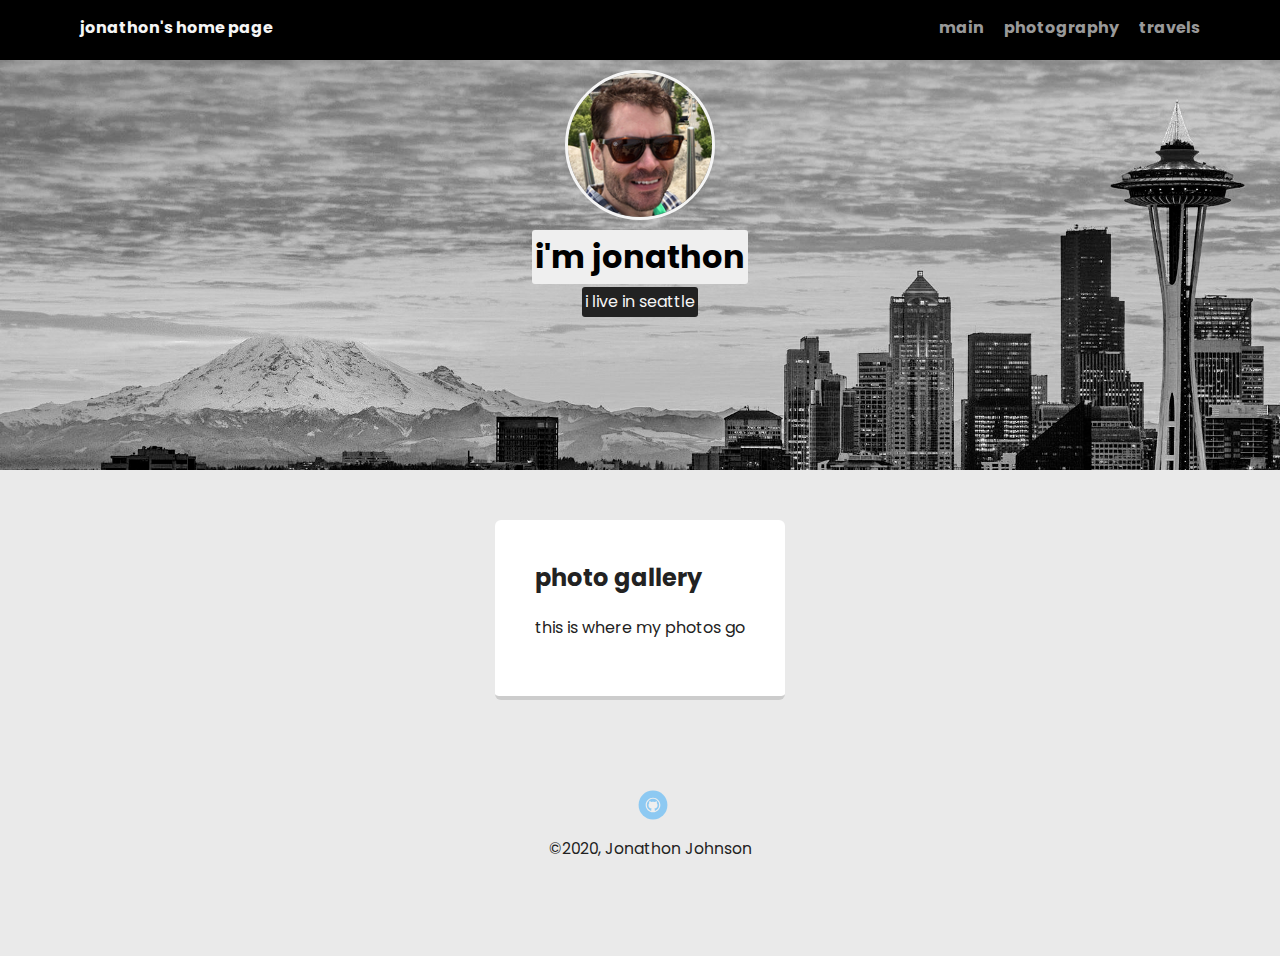
==== photos.html @ ba1c0111 "added 2nd page" ====
<!doctype html>
<html lang="en">
<head>
  <meta charset="utf-8">
  <title>jonathon's home page</title>
  <meta name="viewport" content="width=device-width, initial-scale=1.0">
  <link rel="stylesheet" href="styles.css">
  <link href="https://fonts.googleapis.com/css2?family=Poppins&display=swap" rel="stylesheet">
</head>
  <body>

    <div class="main-nav">
        <ul class="nav">
          <li class="name">jonathon's home page</li>
          <li><a href="./index.html">main</a></li>
          <li><a href="./photos.html">photography</a></li>
            <li><a href="./travels.html">travels</a></li>
    </div>

    <header>
      <img src="images/me.jpg" alt="Selfie of Jonathon" class="profile-image">
      <h1 class="tag name">i'm jonathon</h1>
      <p class="tag location">i live in seattle</p>
    </header>

    <main class="flex">
      <div class="card">
        <h2>photo gallery</h2>
        <p>this is where my photos go</p>
      </div>

    </main>
    <footer>
      <ul>
        <li><a href="#" class="social github">Github</a></li>
      </ul>
      <p class="copyright">&copy;2020, Jonathon Johnson</p>
    </footer>
  </body>
  </html>
---- styles.css ----
/* Global Layout Set-up */
* {
  box-sizing: border-box;
}

body {
  margin: 0;
  padding: 0;
  text-align: center;
  font-family: 'Poppins', sans-serif;
  color: #222;
  background: #eaeaea;
}
/* Link Styles */

a {
  text-decoration: none;
  color: #999;
}
a:hover {
  color: #6633ff;
}

/* Section Styles */

.main-nav {
  width: 100%;
  background: black;
  min-height: 30px;
  padding: 10px;
  position: fixed;
  text-align: center;
}
.nav {
  display: flex;
  justify-content: space-around;
  font-weight: 700;
  list-style-type: none;
  margin: 0 auto;
  padding: 0;
}

.nav .name {
    display: block;
    margin-right: auto;
    color: whitesmoke;
}
.nav li {
  padding: 5px 10px 10px 10px;
}
.nav a {
  transition: all .5s;
}
.nav a:hover {
  color: white
}

header {
  text-align: center;
  background: url('images/seattlebw.jpg') no-repeat top center ;
  background-size: cover;
  overflow: hidden;
  padding-top: 5px;
}
header:hover {
  background: url('images/seattle.jpg') no-repeat top center ;
  background-size: cover;
  overflow: hidden;
  padding-top: 5px;
}
header {
  line-height: 1.5;
}
header .profile-image {
  margin-top: 65px;
  width: 150px;
  height: 150px;
  border-radius: 50%;
  border: 3px solid whitesmoke;
  transition: all .5s;
}
header .profile-image:hover {
  transform: scale(1.1) rotate(4deg);
}
.tag {
  background-color: #efefef;
  color: black;
  padding: 3px;
  border-radius: 3px;
  display: table;
  margin: 3px auto;
}
.location {
  background-color: #222;
  color: whitesmoke;
}
.card {
  margin: 30px;
  padding: 20px 40px 40px;
  max-width: 500px;
  text-align: left;
  background: #fff;
  border-bottom: 4px solid #ccc;
  border-radius: 6px;
  transition: all .5s;
}
.card:hover {
  border-color: #ff99ff;
}

ul.skills {
  padding: 0;
  text-align: center;
}

.skills li {
  border-radius: 6px;
  display: inline-block;
  background: black;
  color: white;
  padding: 5px 10px;
  margin: 2px;
}

.skills li:nth-child(odd) {
  background: gray;
}

footer {
  width: 100%;
  min-height: 30px;
  padding: 20px 0 40px 20px;
}

footer .copyright {
  top: -8px;
  font-size: .75em;
}

footer ul {
  list-style-type: none;
  margin: 0;
  padding: 0;
}

footer ul li {
  display: inline-block;
}

a.social {
  display: inline-block;
  text-indent: -9999px;
  margin-left: 5px;
  width: 30px;
  height: 30px;
  background-size: 30px 30px;
  opacity: .4;
  transition: all .5s;
}
a.twitter {
  background-image: url(images/twitter.svg);
}
a.linkedin {
  background-image: url(images/linkedin.svg);
}
a.github {
  background-image: url(images/github.svg);
}
a.social:hover {
  opacity: 1;
}
.clearfix {
  clear: both;
}

/* Styles for larger screens */
@media screen and (min-width: 720px) {

  .flex {
      display: -ms-flexbox;      /* TWEENER - IE 10 */
      display: flex;
      max-width: 1200px;
      -ms-flex-pack: distribute;
      justify-content: space-around;
      margin: 0 auto;
  }

  header {
    min-height: 470px;
  }

  .nav {
    max-width: 1200px;
    padding: 0 30px;
  }


  main {
    padding-top: 20px;
  }

  main p {
    line-height: 1.6em;
  }

  footer {
    font-size: 1.3em;
    max-width: 1200px;
    margin: 40px auto;
  }

}
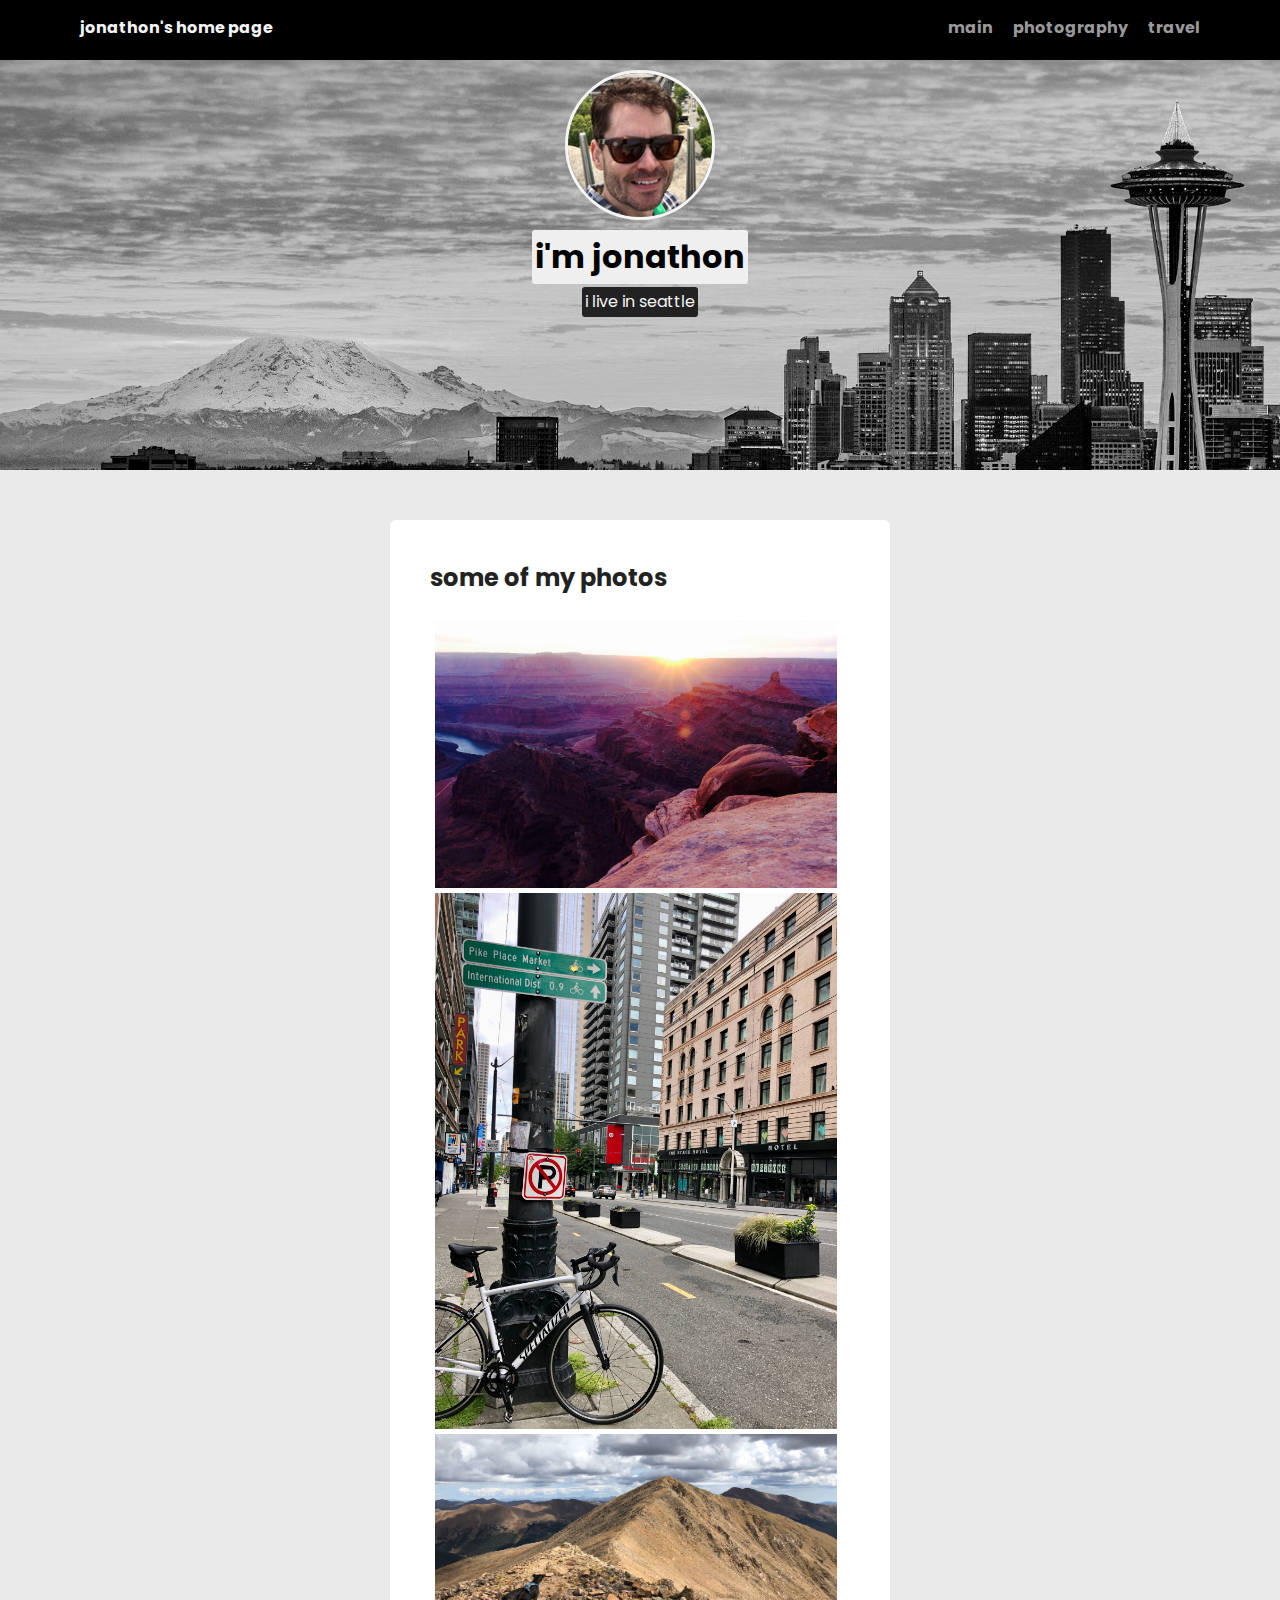
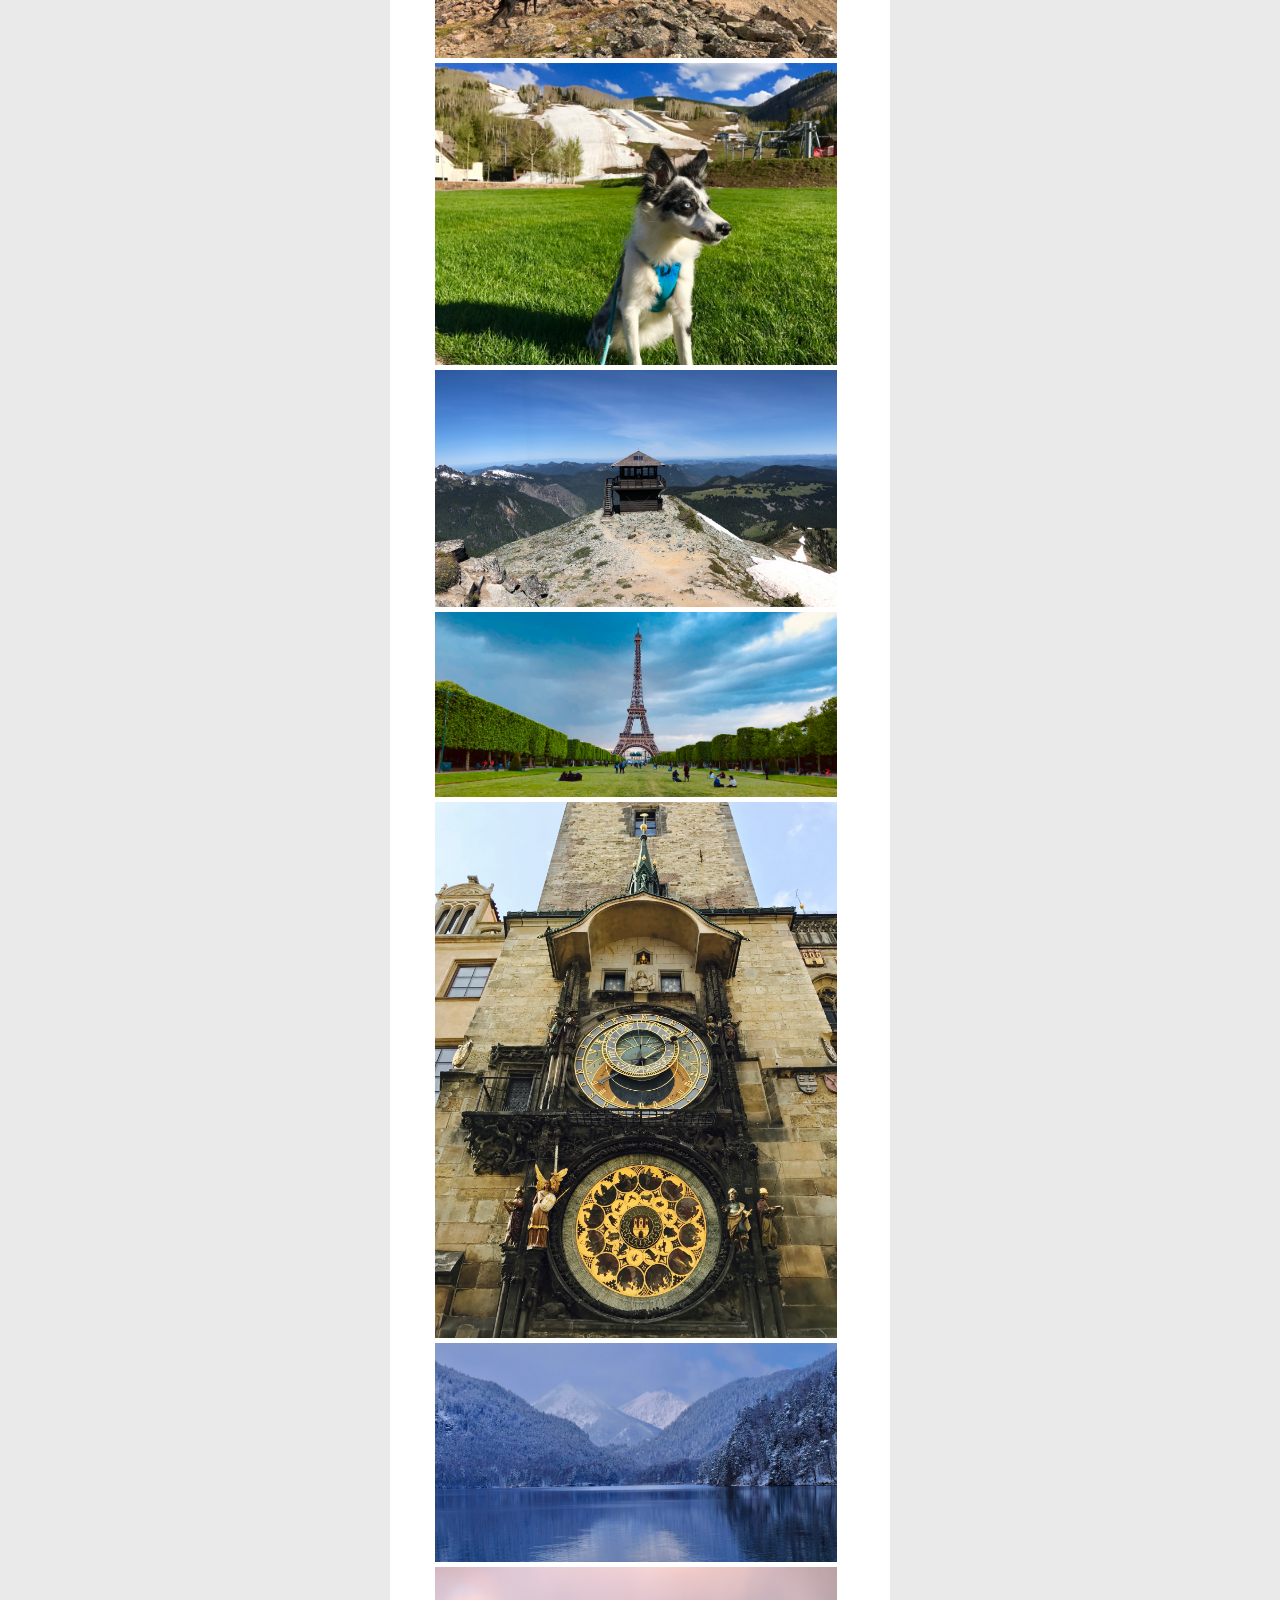
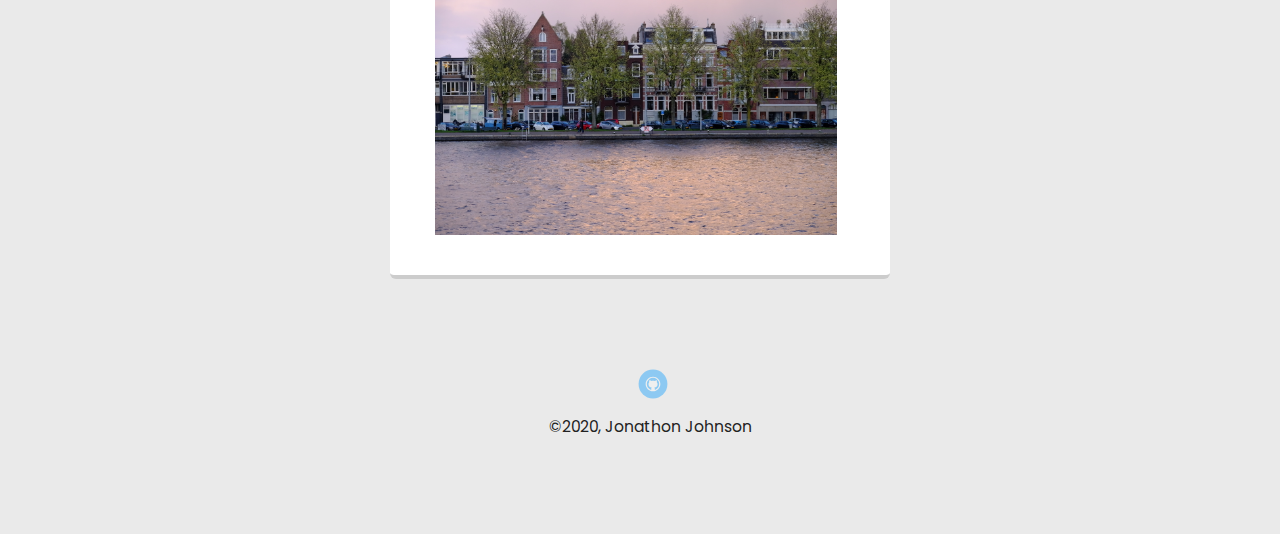
==== commit 052c2db3: "image gallery (sort of) working" ====
--- a/photos.html
+++ b/photos.html
@@ -14,7 +14,7 @@
           <li class="name">jonathon's home page</li>
           <li><a href="./index.html">main</a></li>
           <li><a href="./photos.html">photography</a></li>
-            <li><a href="./travels.html">travels</a></li>
+            <li><a href="./travel.html">travel</a></li>
     </div>
 
     <header>
@@ -25,8 +25,20 @@
 
     <main class="flex">
       <div class="card">
-        <h2>photo gallery</h2>
-        <p>this is where my photos go</p>
+        <h2>some of my photos</h2>
+          <div class="row">
+            <div class="column">
+                <img src="images/1.jpg">
+                <img src="images/2.jpg">
+                <img src="images/3.jpg">
+                <img src="images/4.jpg">
+                <img src="images/5.jpg">
+                <img src="images/6.jpg">
+                <img src="images/7.jpg">
+                <img src="images/8.jpg">
+                <img src="images/9.jpg">
+            </div>
+            
       </div>
 
     </main>
--- a/styles.css
+++ b/styles.css
@@ -126,6 +126,26 @@
   background: gray;
 }
 
+/* image gallery attempt */
+.row {
+    display: flex;
+    flex-wrap: wrap;
+    padding: 0 1px;
+}
+
+/* ideally this will be tree columns */
+.column {
+    flex: 25%;
+    max-width: 50%;
+    padding: 0 4px;
+}
+
+.column img {
+    margin-top: 5px;
+    vertical-align: middle;
+    width: 200%;
+}
+
 footer {
   width: 100%;
   min-height: 30px;
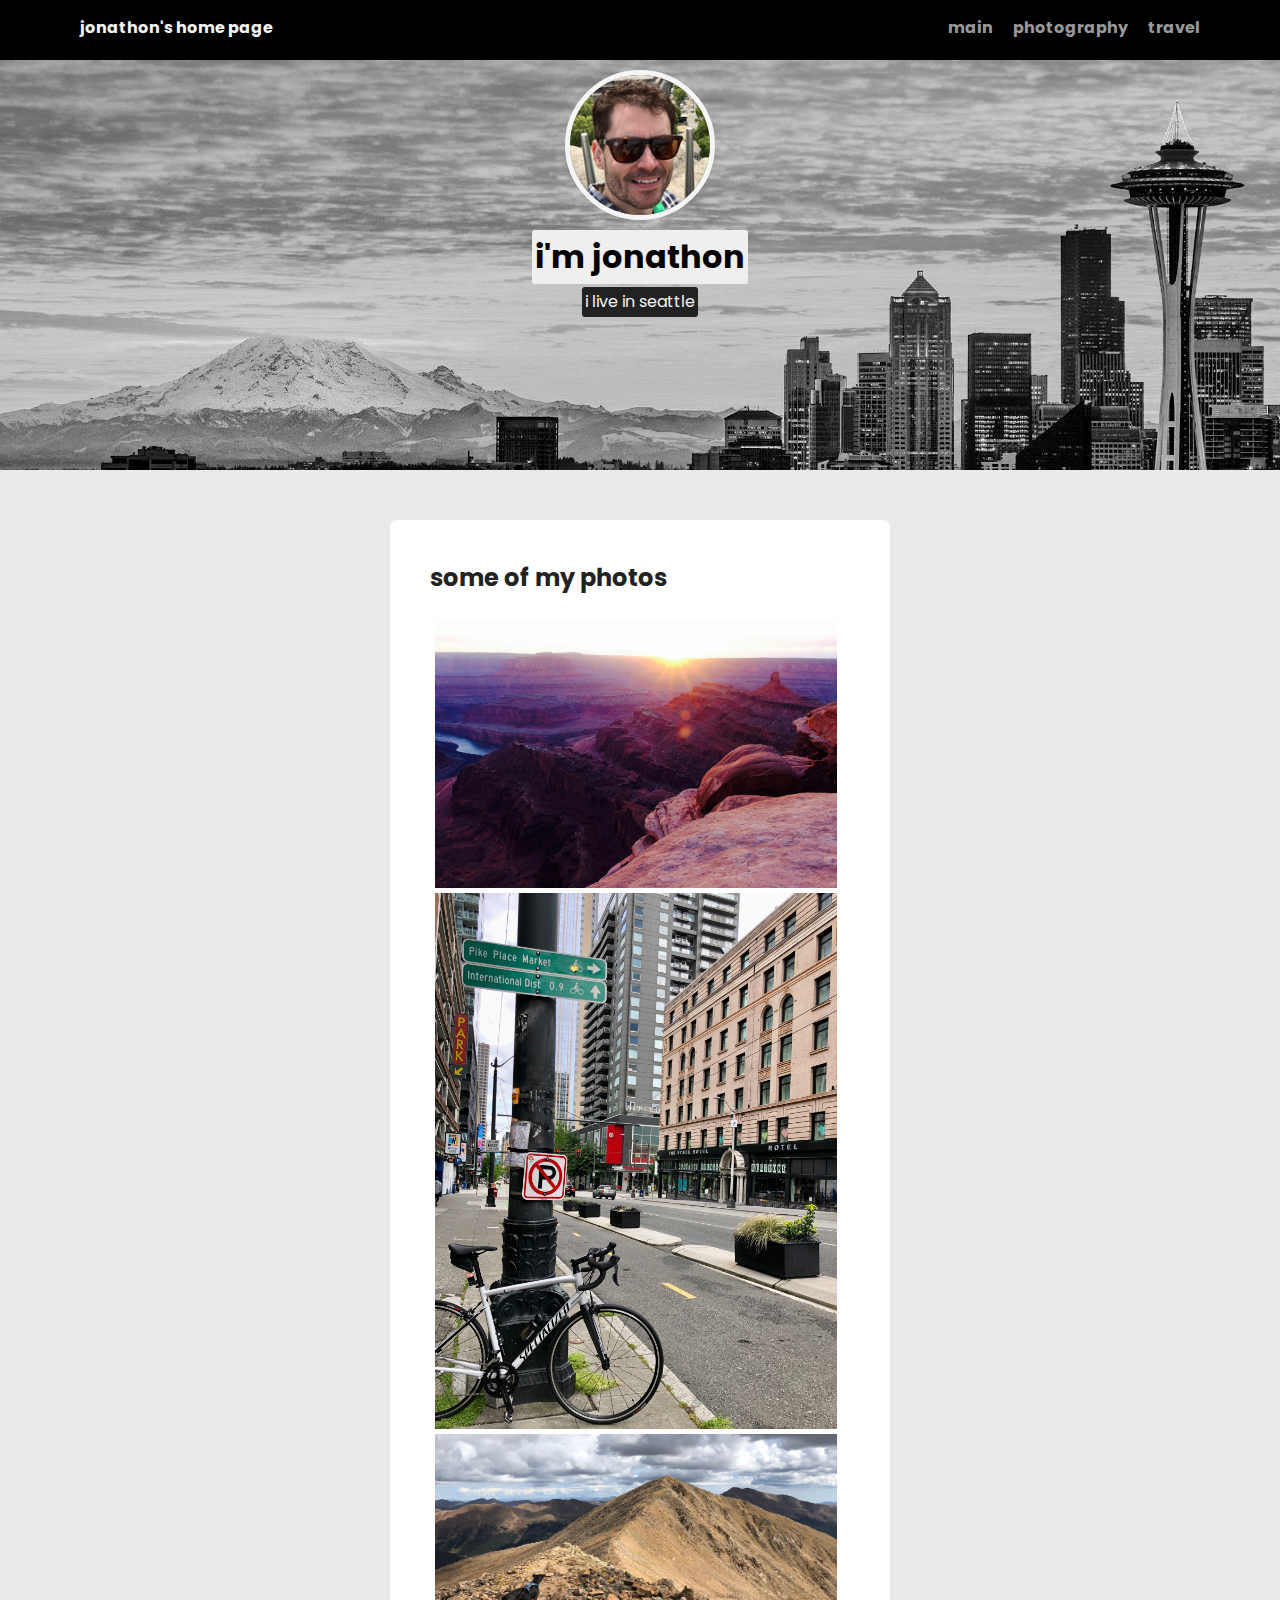
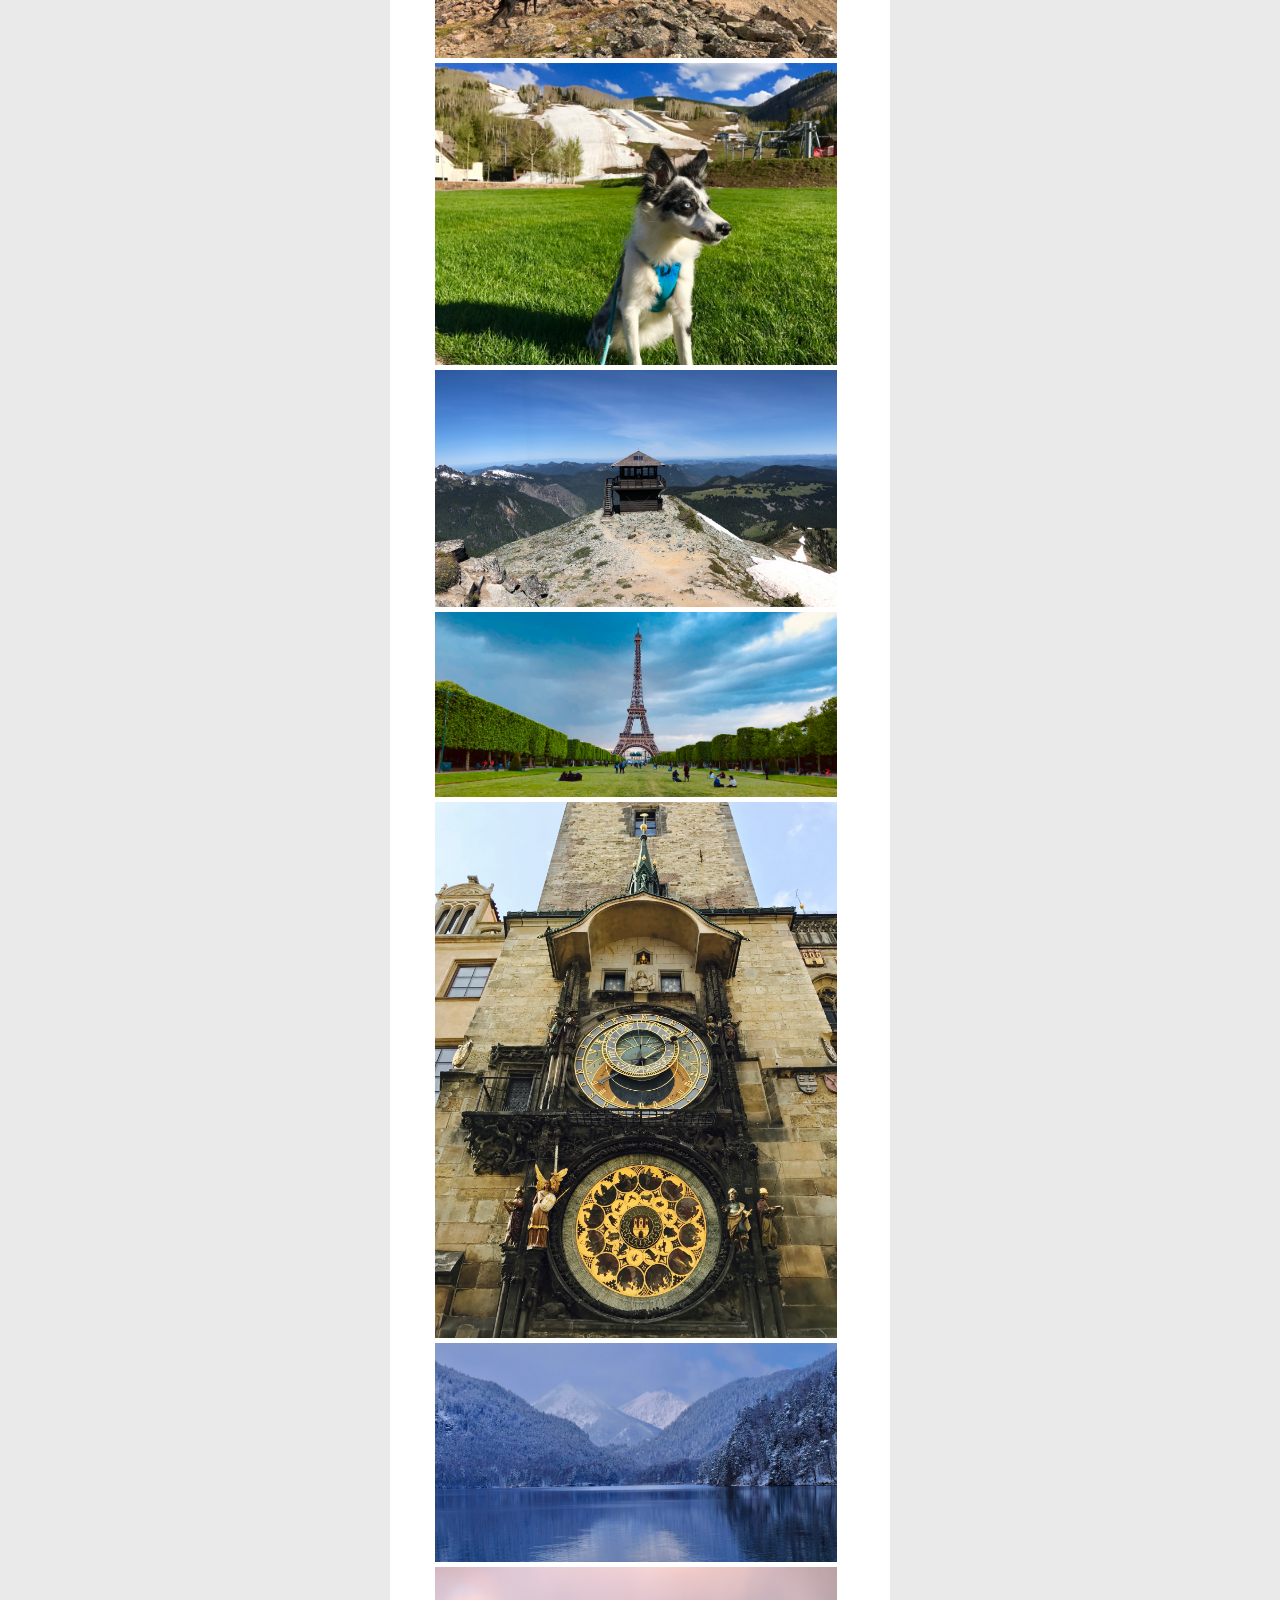
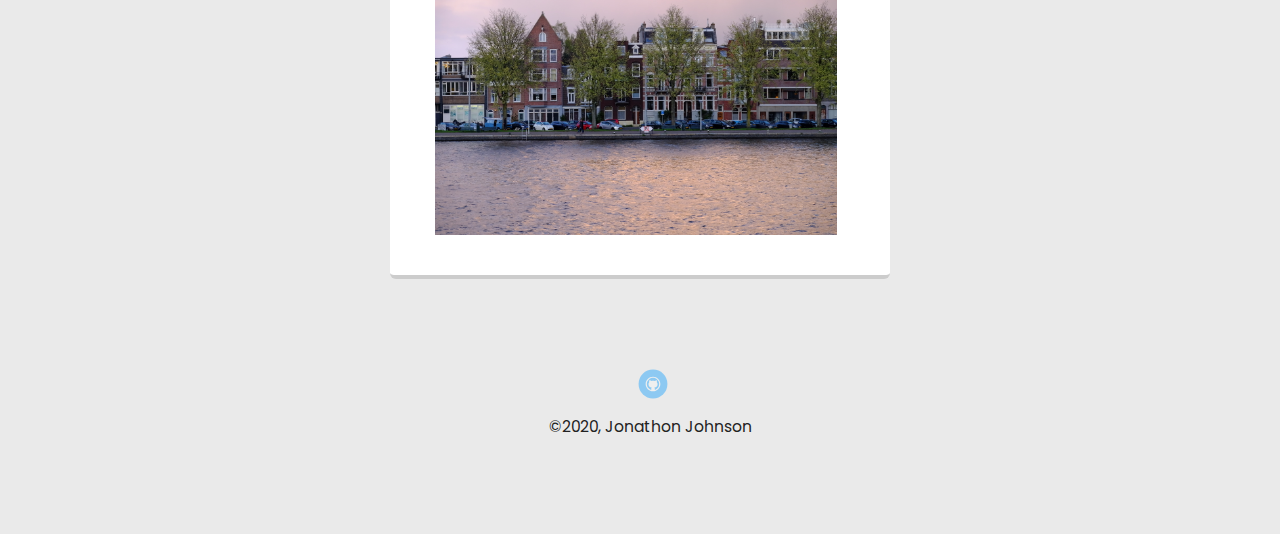
==== commit 9160664a: "this might be it!" ====
--- a/photos.html
+++ b/photos.html
@@ -9,7 +9,7 @@
 </head>
   <body>
 
-    <div class="main-nav">
+    <div class="bar-nav">
         <ul class="nav">
           <li class="name">jonathon's home page</li>
           <li><a href="./index.html">main</a></li>
@@ -24,7 +24,7 @@
     </header>
 
     <main class="flex">
-      <div class="card">
+      <div class="article">
         <h2>some of my photos</h2>
           <div class="row">
             <div class="column">
--- a/styles.css
+++ b/styles.css
@@ -23,7 +23,7 @@
 
 /* Section Styles */
 
-.main-nav {
+.bar-nav {
   width: 100%;
   background: black;
   min-height: 30px;
@@ -76,7 +76,7 @@
   width: 150px;
   height: 150px;
   border-radius: 50%;
-  border: 3px solid whitesmoke;
+  border: 5px solid whitesmoke;
   transition: all .5s;
 }
 header .profile-image:hover {
@@ -94,7 +94,7 @@
   background-color: #222;
   color: whitesmoke;
 }
-.card {
+.article {
   margin: 30px;
   padding: 20px 40px 40px;
   max-width: 500px;
@@ -104,7 +104,7 @@
   border-radius: 6px;
   transition: all .5s;
 }
-.card:hover {
+.article:hover {
   border-color: #ff99ff;
 }
 
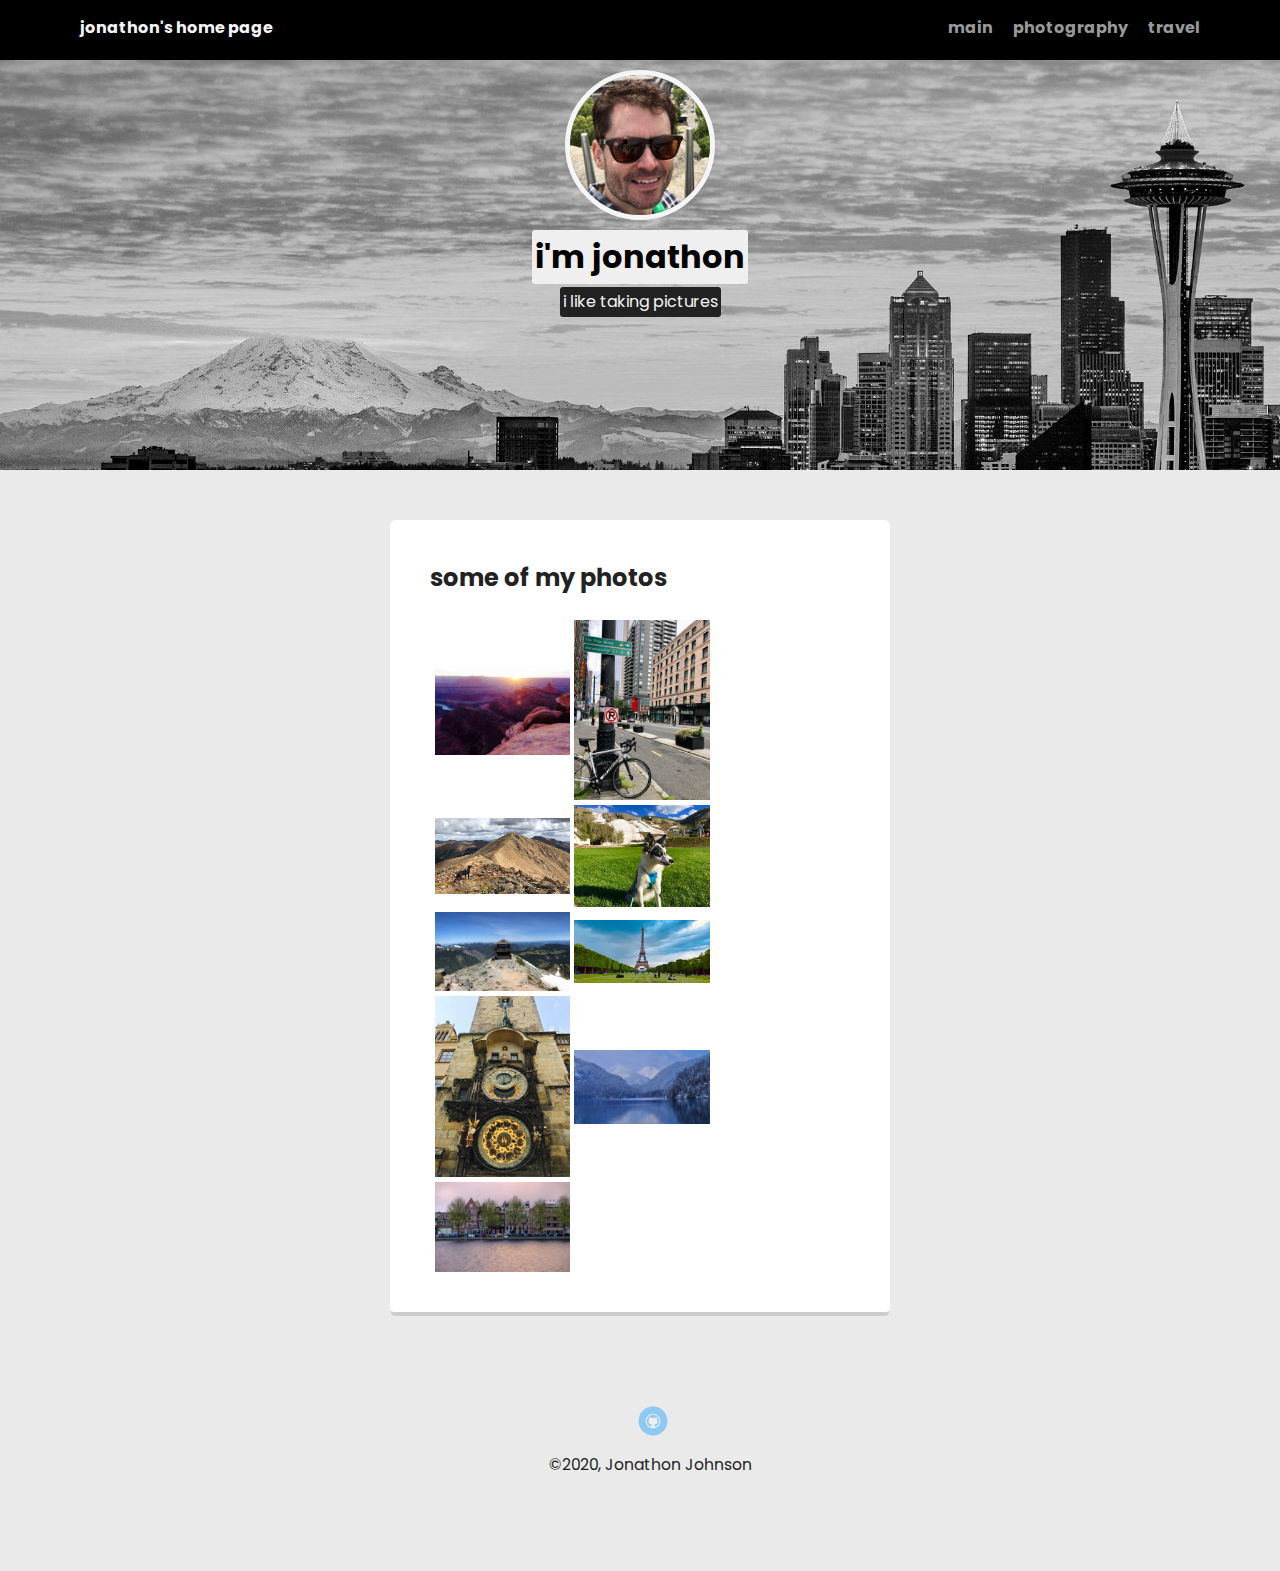
==== commit 141fa394: "Ready for submission" ====
--- a/photos.html
+++ b/photos.html
@@ -15,12 +15,13 @@
           <li><a href="./index.html">main</a></li>
           <li><a href="./photos.html">photography</a></li>
             <li><a href="./travel.html">travel</a></li>
+        </ul>
     </div>
 
     <header>
       <img src="images/me.jpg" alt="Selfie of Jonathon" class="profile-image">
       <h1 class="tag name">i'm jonathon</h1>
-      <p class="tag location">i live in seattle</p>
+      <p class="tag location">i like taking pictures</p>
     </header>
 
     <main class="flex">
@@ -28,18 +29,18 @@
         <h2>some of my photos</h2>
           <div class="row">
             <div class="column">
-                <img src="images/1.jpg">
-                <img src="images/2.jpg">
-                <img src="images/3.jpg">
-                <img src="images/4.jpg">
-                <img src="images/5.jpg">
-                <img src="images/6.jpg">
-                <img src="images/7.jpg">
-                <img src="images/8.jpg">
-                <img src="images/9.jpg">
+                <img src="images/1.jpg" alt="photo from canyonlands">
+                <img src="images/2.jpg" alt="a bike in downtown seattle">
+                <img src="images/3.jpg" alt="hiking in colorado">
+                <img src="images/4.jpg" alt="a dog in vail colorado">
+                <img src="images/5.jpg" alt="photo from mt rainier">
+                <img src="images/6.jpg" alt="the eiffel tower">
+                <img src="images/7.jpg" alt="the clock in prague">
+                <img src="images/8.jpg" alt="bavaria germany">
+                <img src="images/9.jpg" alt="houses in amsterdam">
             </div>
-            
-      </div>
+         </div>
+        </div>
 
     </main>
     <footer>
--- a/styles.css
+++ b/styles.css
@@ -133,18 +133,19 @@
     padding: 0 1px;
 }
 
-/* ideally this will be tree columns */
+/* ideally this will be three columns */
 .column {
-    flex: 25%;
-    max-width: 50%;
+    flex: 50%;
+    max-width: 100%;
     padding: 0 4px;
 }
 
 .column img {
     margin-top: 5px;
     vertical-align: middle;
-    width: 200%;
-}
+    width: 33%;
+}
+/* giving up on the columns this is too far ahead right now */
 
 footer {
   width: 100%;
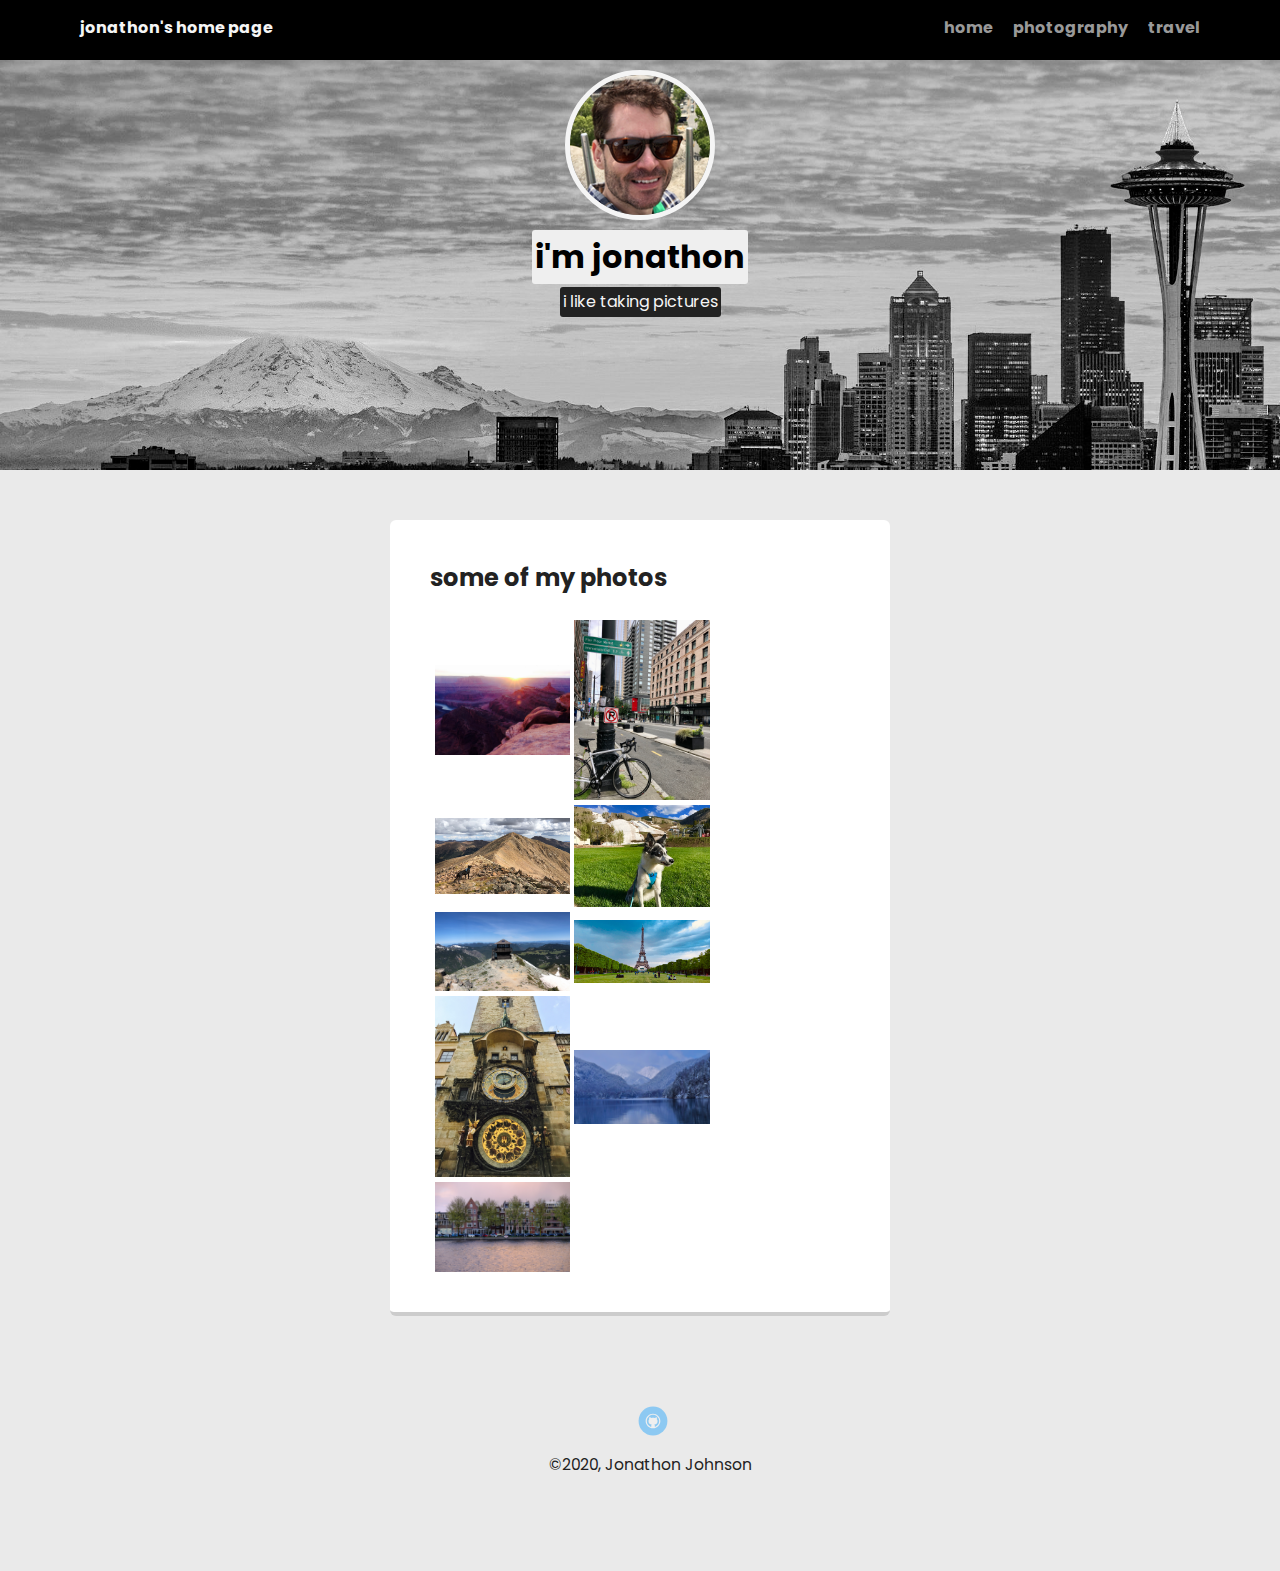
==== commit d505850a: "absolute final - ready to submit" ====
--- a/photos.html
+++ b/photos.html
@@ -9,14 +9,14 @@
 </head>
   <body>
 
-    <div class="bar-nav">
+    <nav class="bar-nav">
         <ul class="nav">
           <li class="name">jonathon's home page</li>
-          <li><a href="./index.html">main</a></li>
+          <li><a href="./index.html">home</a></li>
           <li><a href="./photos.html">photography</a></li>
             <li><a href="./travel.html">travel</a></li>
         </ul>
-    </div>
+    </nav>
 
     <header>
       <img src="images/me.jpg" alt="Selfie of Jonathon" class="profile-image">
@@ -25,7 +25,7 @@
     </header>
 
     <main class="flex">
-      <div class="article">
+      <article class="article">
         <h2>some of my photos</h2>
           <div class="row">
             <div class="column">
@@ -40,7 +40,7 @@
                 <img src="images/9.jpg" alt="houses in amsterdam">
             </div>
          </div>
-        </div>
+        </article>
 
     </main>
     <footer>
